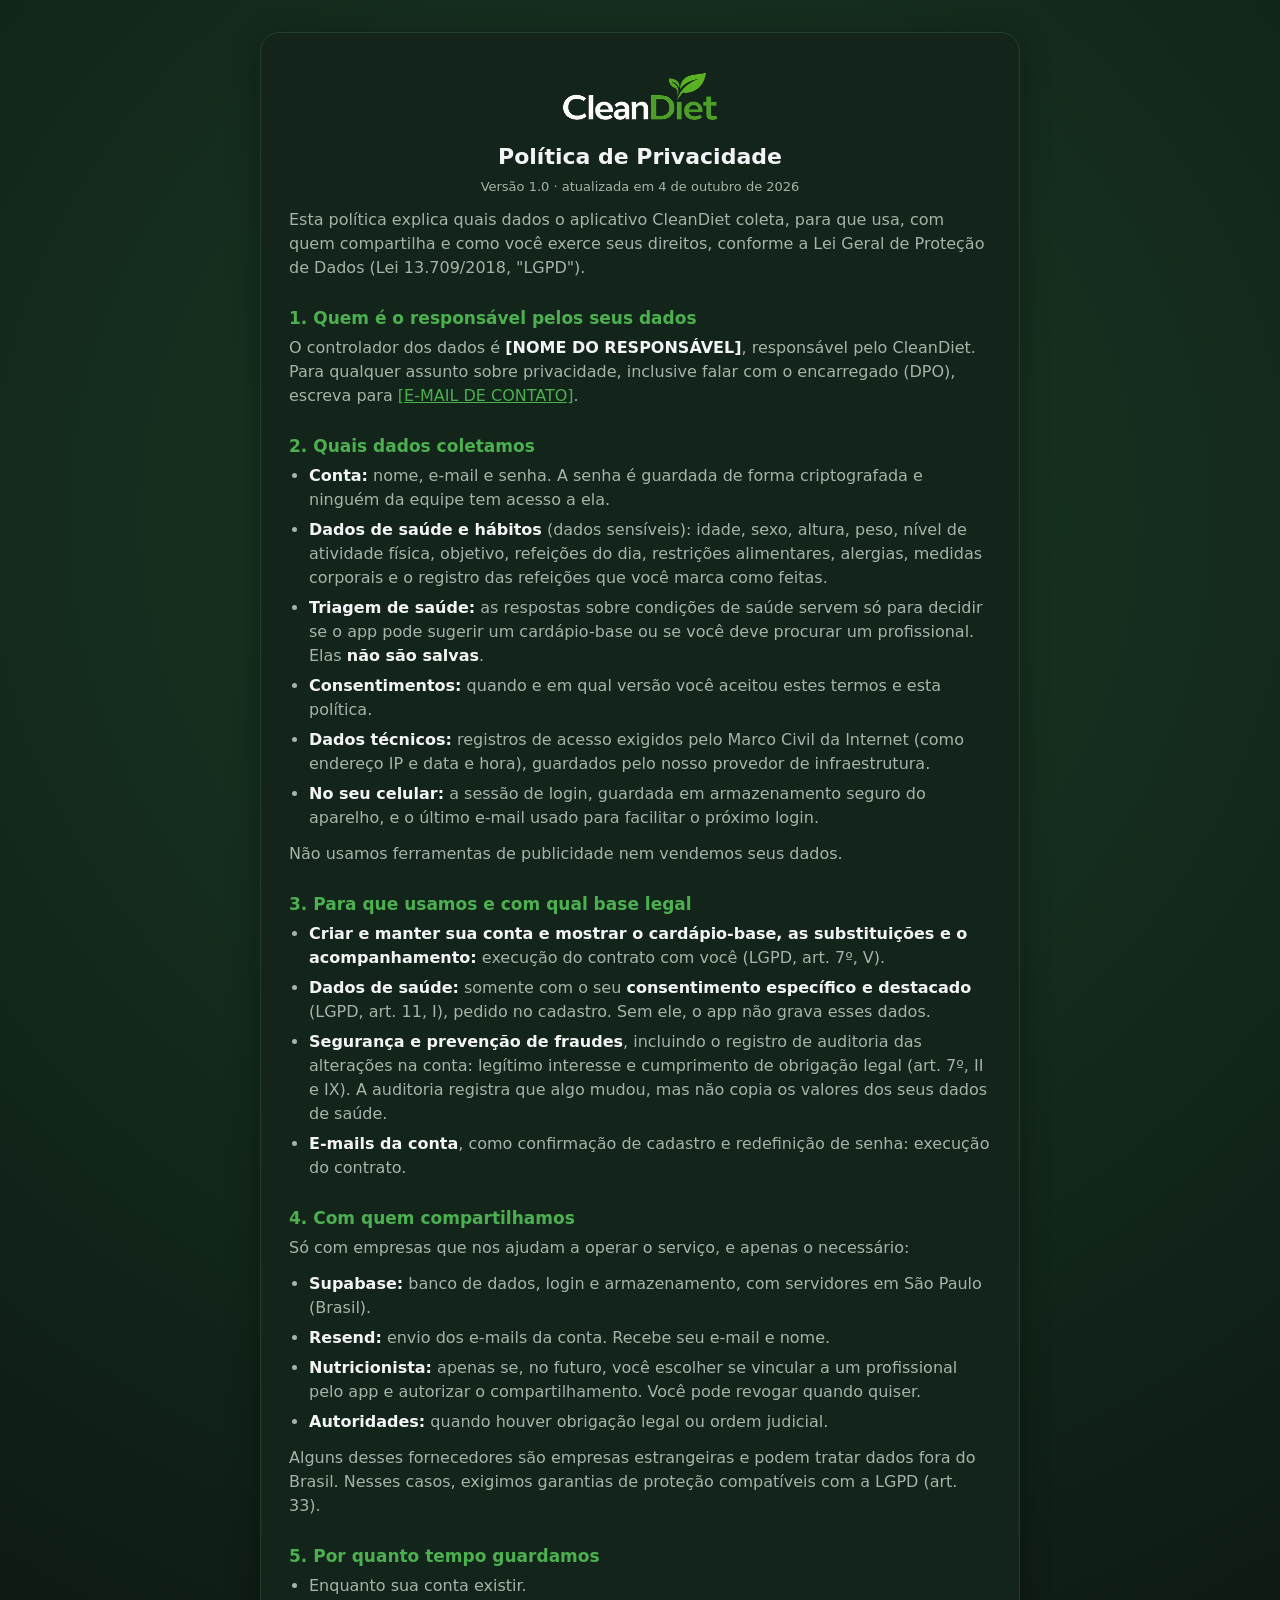
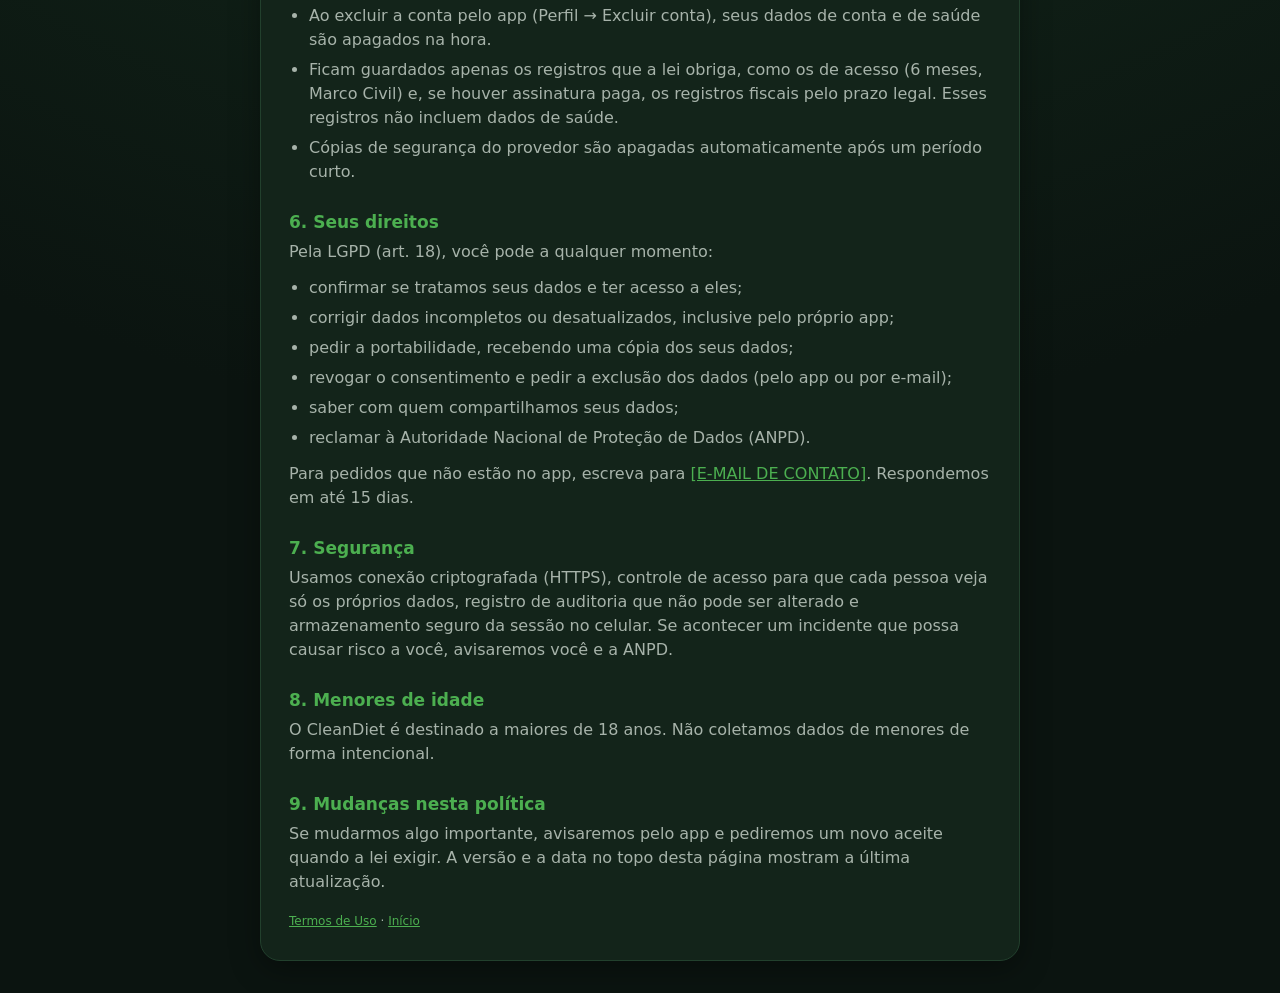
==== privacidade.html @ 14aa8feb "Adiciona Política de Privacidade e Termos de Uso Co-Authored-By: Claude Opus 5.5 (1M context) <norep" ====
<!doctype html>
<html lang="pt-BR">
<head>
  <meta charset="utf-8">
  <meta name="viewport" content="width=device-width, initial-scale=1">
  <title>Política de Privacidade · CleanDiet</title>
  <link rel="stylesheet" href="style.css">
</head>
<body class="doc">
  <main class="doc">
    <img class="logo" src="logo.png" alt="CleanDiet">
    <h1>Política de Privacidade</h1>
    <p class="updated">Versão 1.0 · atualizada em 4 de outubro de 2026</p>

    <p>Esta política explica quais dados o aplicativo CleanDiet coleta, para que usa, com quem compartilha e
      como você exerce seus direitos, conforme a Lei Geral de Proteção de Dados (Lei 13.709/2018, "LGPD").</p>

    <h2>1. Quem é o responsável pelos seus dados</h2>
    <p>O controlador dos dados é <strong>[NOME DO RESPONSÁVEL]</strong>, responsável pelo CleanDiet.
      Para qualquer assunto sobre privacidade, inclusive falar com o encarregado (DPO), escreva para
      <a href="mailto:[E-MAIL DE CONTATO]">[E-MAIL DE CONTATO]</a>.</p>

    <h2>2. Quais dados coletamos</h2>
    <ul>
      <li><strong>Conta:</strong> nome, e-mail e senha. A senha é guardada de forma criptografada e ninguém da equipe tem acesso a ela.</li>
      <li><strong>Dados de saúde e hábitos</strong> (dados sensíveis): idade, sexo, altura, peso, nível de atividade física, objetivo,
        refeições do dia, restrições alimentares, alergias, medidas corporais e o registro das refeições que você marca como feitas.</li>
      <li><strong>Triagem de saúde:</strong> as respostas sobre condições de saúde servem só para decidir se o app pode sugerir um
        cardápio-base ou se você deve procurar um profissional. Elas <strong>não são salvas</strong>.</li>
      <li><strong>Consentimentos:</strong> quando e em qual versão você aceitou estes termos e esta política.</li>
      <li><strong>Dados técnicos:</strong> registros de acesso exigidos pelo Marco Civil da Internet (como endereço IP e data e hora),
        guardados pelo nosso provedor de infraestrutura.</li>
      <li><strong>No seu celular:</strong> a sessão de login, guardada em armazenamento seguro do aparelho, e o último e-mail usado
        para facilitar o próximo login.</li>
    </ul>
    <p>Não usamos ferramentas de publicidade nem vendemos seus dados.</p>

    <h2>3. Para que usamos e com qual base legal</h2>
    <ul>
      <li><strong>Criar e manter sua conta e mostrar o cardápio-base, as substituições e o acompanhamento:</strong>
        execução do contrato com você (LGPD, art. 7º, V).</li>
      <li><strong>Dados de saúde:</strong> somente com o seu <strong>consentimento específico e destacado</strong> (LGPD, art. 11, I),
        pedido no cadastro. Sem ele, o app não grava esses dados.</li>
      <li><strong>Segurança e prevenção de fraudes</strong>, incluindo o registro de auditoria das alterações na conta:
        legítimo interesse e cumprimento de obrigação legal (art. 7º, II e IX). A auditoria registra que algo mudou,
        mas não copia os valores dos seus dados de saúde.</li>
      <li><strong>E-mails da conta</strong>, como confirmação de cadastro e redefinição de senha: execução do contrato.</li>
    </ul>

    <h2>4. Com quem compartilhamos</h2>
    <p>Só com empresas que nos ajudam a operar o serviço, e apenas o necessário:</p>
    <ul>
      <li><strong>Supabase:</strong> banco de dados, login e armazenamento, com servidores em São Paulo (Brasil).</li>
      <li><strong>Resend:</strong> envio dos e-mails da conta. Recebe seu e-mail e nome.</li>
      <li><strong>Nutricionista:</strong> apenas se, no futuro, você escolher se vincular a um profissional pelo app e autorizar
        o compartilhamento. Você pode revogar quando quiser.</li>
      <li><strong>Autoridades:</strong> quando houver obrigação legal ou ordem judicial.</li>
    </ul>
    <p>Alguns desses fornecedores são empresas estrangeiras e podem tratar dados fora do Brasil. Nesses casos, exigimos
      garantias de proteção compatíveis com a LGPD (art. 33).</p>

    <h2>5. Por quanto tempo guardamos</h2>
    <ul>
      <li>Enquanto sua conta existir.</li>
      <li>Ao excluir a conta pelo app (Perfil → Excluir conta), seus dados de conta e de saúde são apagados na hora.</li>
      <li>Ficam guardados apenas os registros que a lei obriga, como os de acesso (6 meses, Marco Civil) e, se houver
        assinatura paga, os registros fiscais pelo prazo legal. Esses registros não incluem dados de saúde.</li>
      <li>Cópias de segurança do provedor são apagadas automaticamente após um período curto.</li>
    </ul>

    <h2>6. Seus direitos</h2>
    <p>Pela LGPD (art. 18), você pode a qualquer momento:</p>
    <ul>
      <li>confirmar se tratamos seus dados e ter acesso a eles;</li>
      <li>corrigir dados incompletos ou desatualizados, inclusive pelo próprio app;</li>
      <li>pedir a portabilidade, recebendo uma cópia dos seus dados;</li>
      <li>revogar o consentimento e pedir a exclusão dos dados (pelo app ou por e-mail);</li>
      <li>saber com quem compartilhamos seus dados;</li>
      <li>reclamar à Autoridade Nacional de Proteção de Dados (ANPD).</li>
    </ul>
    <p>Para pedidos que não estão no app, escreva para <a href="mailto:[E-MAIL DE CONTATO]">[E-MAIL DE CONTATO]</a>.
      Respondemos em até 15 dias.</p>

    <h2>7. Segurança</h2>
    <p>Usamos conexão criptografada (HTTPS), controle de acesso para que cada pessoa veja só os próprios dados,
      registro de auditoria que não pode ser alterado e armazenamento seguro da sessão no celular. Se acontecer um
      incidente que possa causar risco a você, avisaremos você e a ANPD.</p>

    <h2>8. Menores de idade</h2>
    <p>O CleanDiet é destinado a maiores de 18 anos. Não coletamos dados de menores de forma intencional.</p>

    <h2>9. Mudanças nesta política</h2>
    <p>Se mudarmos algo importante, avisaremos pelo app e pediremos um novo aceite quando a lei exigir.
      A versão e a data no topo desta página mostram a última atualização.</p>

    <small><a href="termos.html">Termos de Uso</a> · <a href="index.html">Início</a></small>
  </main>
</body>
</html>
---- style.css ----
/* Visual escuro, igual à splash do app (o logo foi feito para fundo escuro). */
:root { --green: #4CAF50; --text: #F3F4F6; --sub: #A7B3AA; --bg: #0B1410; --card: #13241A; --muted: #1E3A28; }
* { box-sizing: border-box; }
body { margin: 0; min-height: 100vh; display: flex; align-items: center; justify-content: center; padding: 24px 16px;
  font-family: system-ui, -apple-system, "Segoe UI", Roboto, sans-serif; color: var(--text);
  background: radial-gradient(circle at 50% 20%, #1A3A25 0%, var(--bg) 70%); }
main { width: 100%; max-width: 420px; background: var(--card); border-radius: 20px; padding: 32px 24px; text-align: center;
  border: 1px solid #22402D; box-shadow: 0 8px 30px rgba(0,0,0,.35); }
img.logo { width: 170px; height: auto; margin-bottom: 16px; }
.badge { width: 64px; height: 64px; margin: 8px auto 16px; border-radius: 50%; background: var(--muted); color: var(--green);
  display: flex; align-items: center; justify-content: center; font-size: 32px; font-weight: 700; }
h1 { font-size: 22px; margin: 0 0 8px; }
p { color: var(--sub); line-height: 1.5; margin: 0 0 12px; }
small { display: block; margin-top: 20px; color: var(--sub); font-size: 12px; }
/* Páginas de texto longo (política de privacidade, termos de uso). */
body.doc { display: block; padding: 32px 16px; }
main.doc { max-width: 760px; margin: 0 auto; text-align: left; padding: 32px 28px; }
main.doc img.logo { display: block; margin: 0 auto 16px; }
main.doc h1 { text-align: center; }
main.doc .updated { text-align: center; font-size: 13px; }
main.doc h2 { font-size: 17px; margin: 28px 0 8px; color: var(--green); }
main.doc ul { color: var(--sub); line-height: 1.5; padding-left: 20px; margin: 0 0 12px; }
main.doc li { margin-bottom: 6px; }
main.doc strong { color: var(--text); }
main.doc a { color: var(--green); }
small a { color: var(--green); }
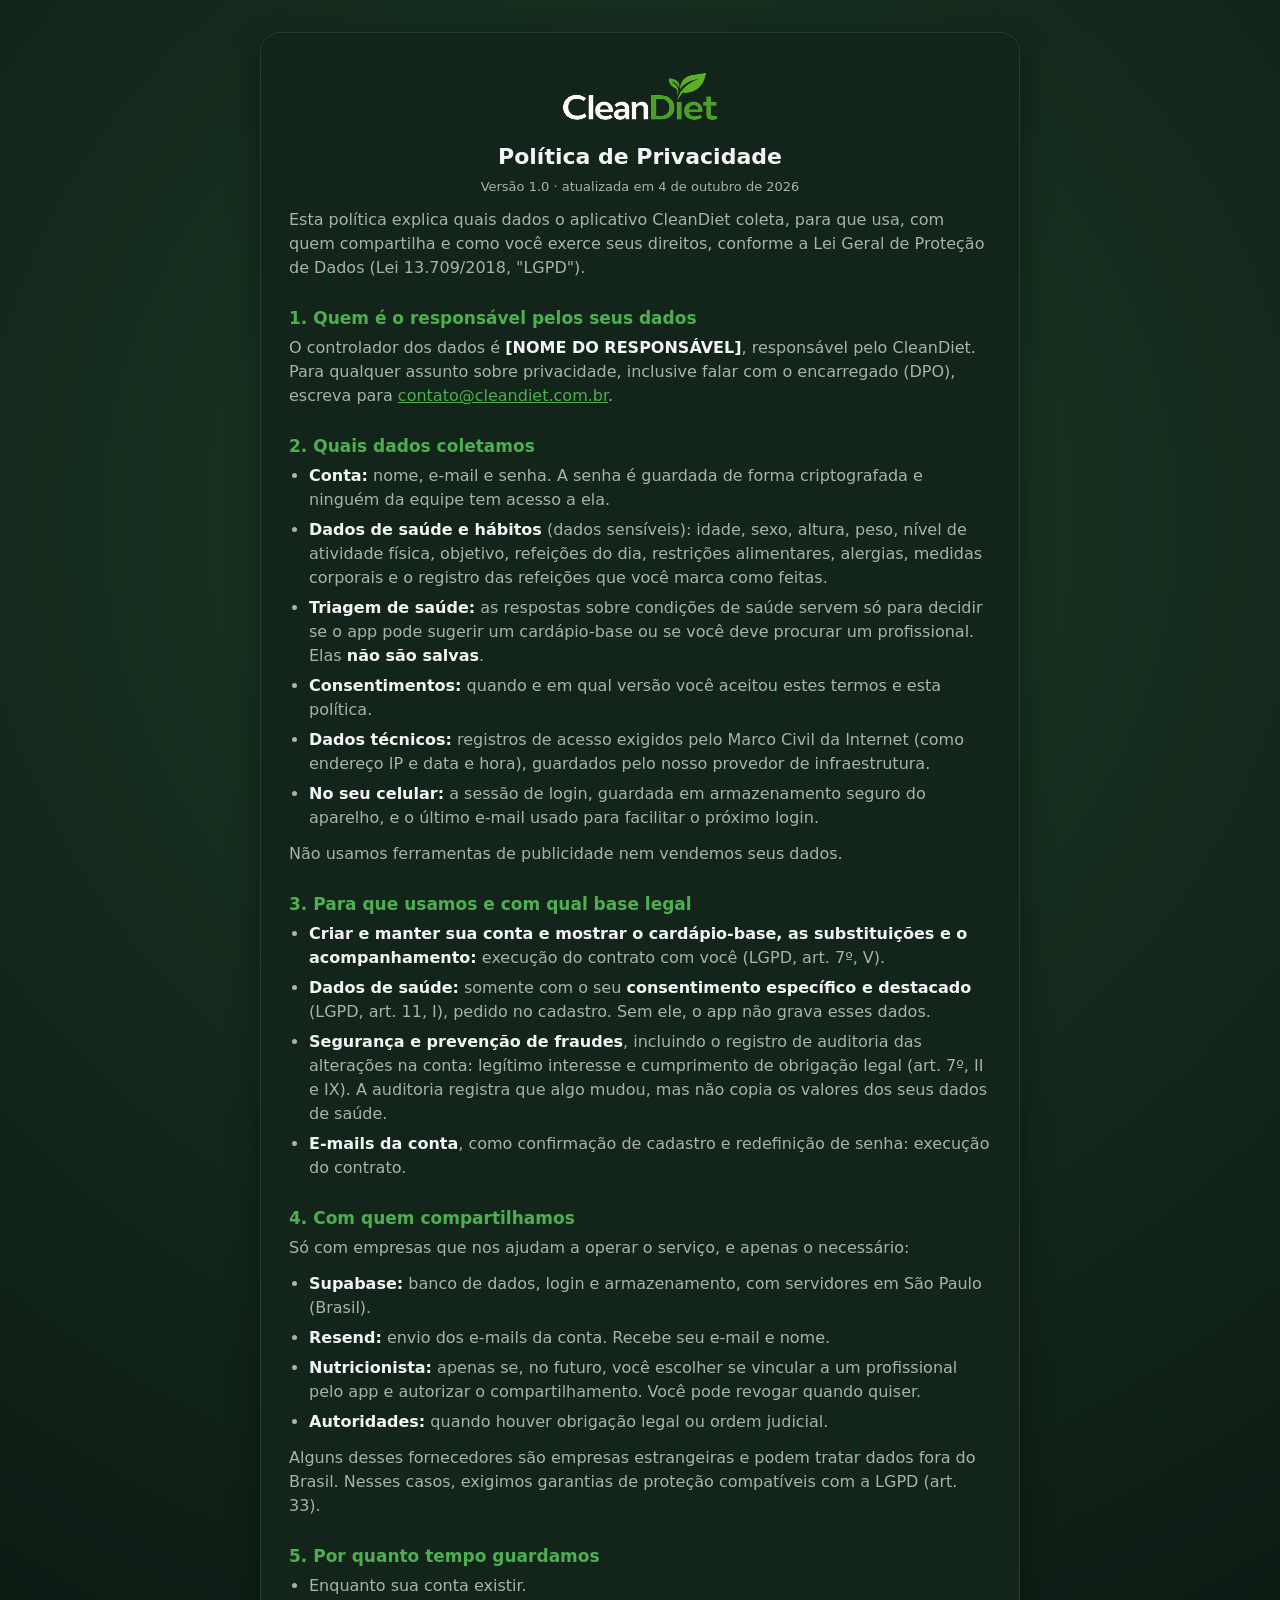
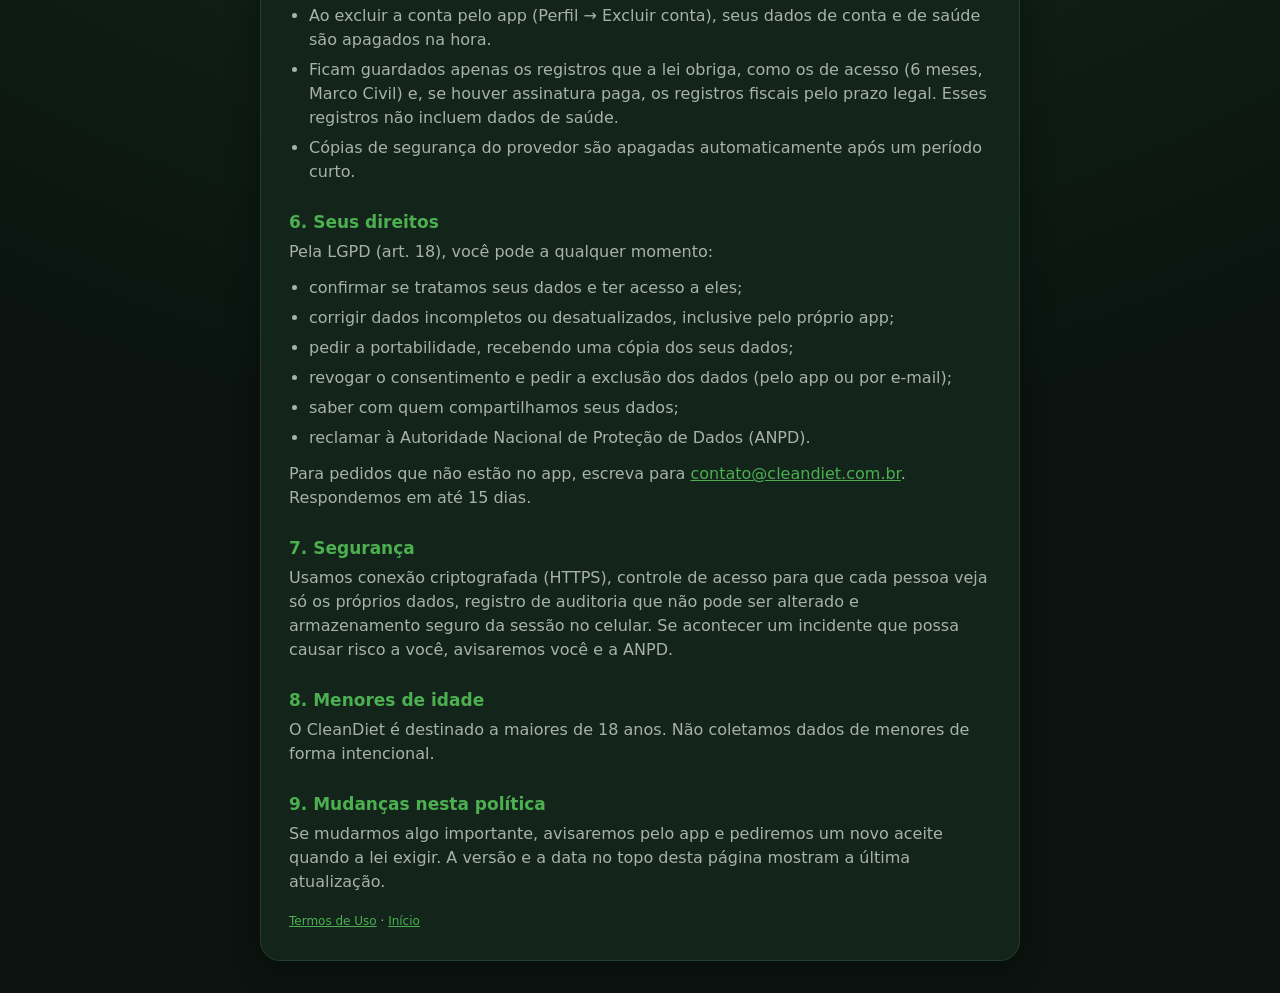
==== commit 002fcbdf: "Usa contato@cleandiet.com.br como e-mail de contato Co-Authored-By: Claude Opus 5.5 (1M context) <no" ====
--- a/privacidade.html
+++ b/privacidade.html
@@ -18,7 +18,7 @@
     <h2>1. Quem é o responsável pelos seus dados</h2>
     <p>O controlador dos dados é <strong>[NOME DO RESPONSÁVEL]</strong>, responsável pelo CleanDiet.
       Para qualquer assunto sobre privacidade, inclusive falar com o encarregado (DPO), escreva para
-      <a href="mailto:[E-MAIL DE CONTATO]">[E-MAIL DE CONTATO]</a>.</p>
+      <a href="mailto:contato@cleandiet.com.br">contato@cleandiet.com.br</a>.</p>
 
     <h2>2. Quais dados coletamos</h2>
     <ul>
@@ -78,7 +78,7 @@
       <li>saber com quem compartilhamos seus dados;</li>
       <li>reclamar à Autoridade Nacional de Proteção de Dados (ANPD).</li>
     </ul>
-    <p>Para pedidos que não estão no app, escreva para <a href="mailto:[E-MAIL DE CONTATO]">[E-MAIL DE CONTATO]</a>.
+    <p>Para pedidos que não estão no app, escreva para <a href="mailto:contato@cleandiet.com.br">contato@cleandiet.com.br</a>.
       Respondemos em até 15 dias.</p>
 
     <h2>7. Segurança</h2>
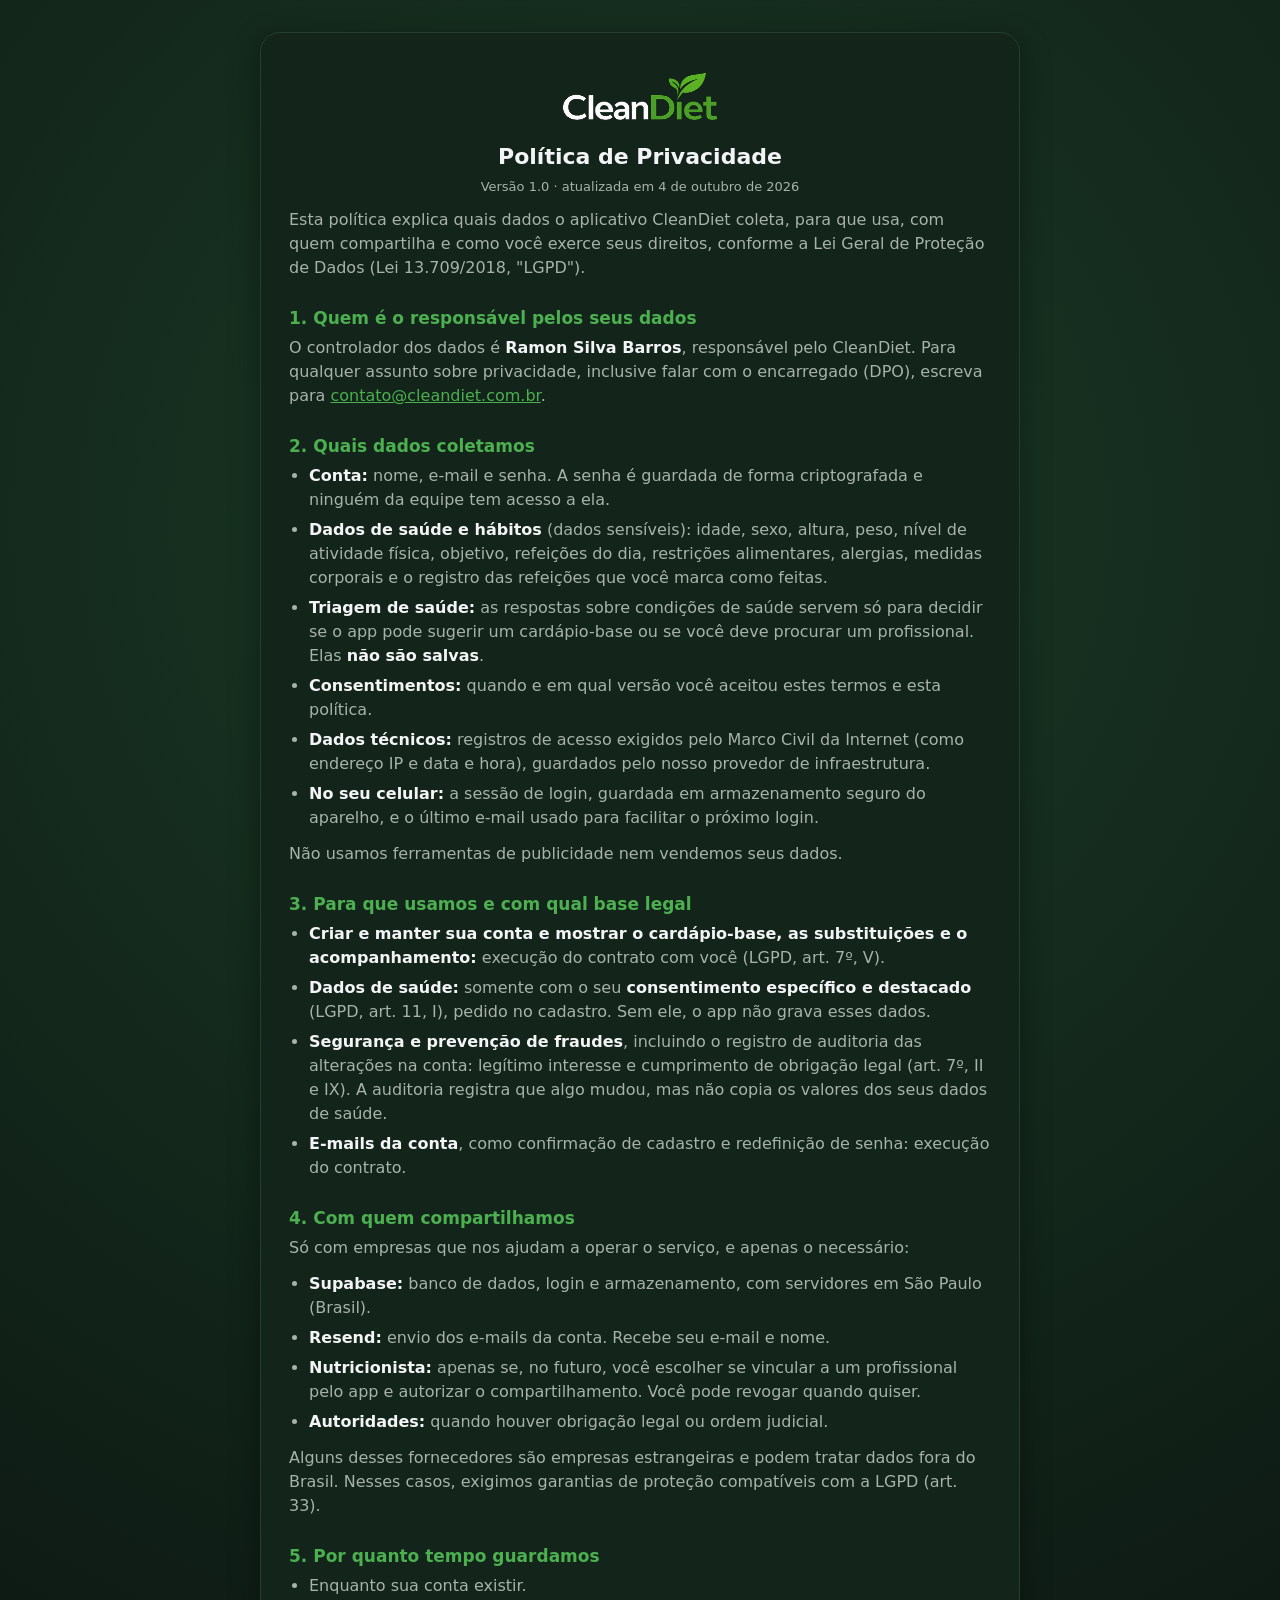
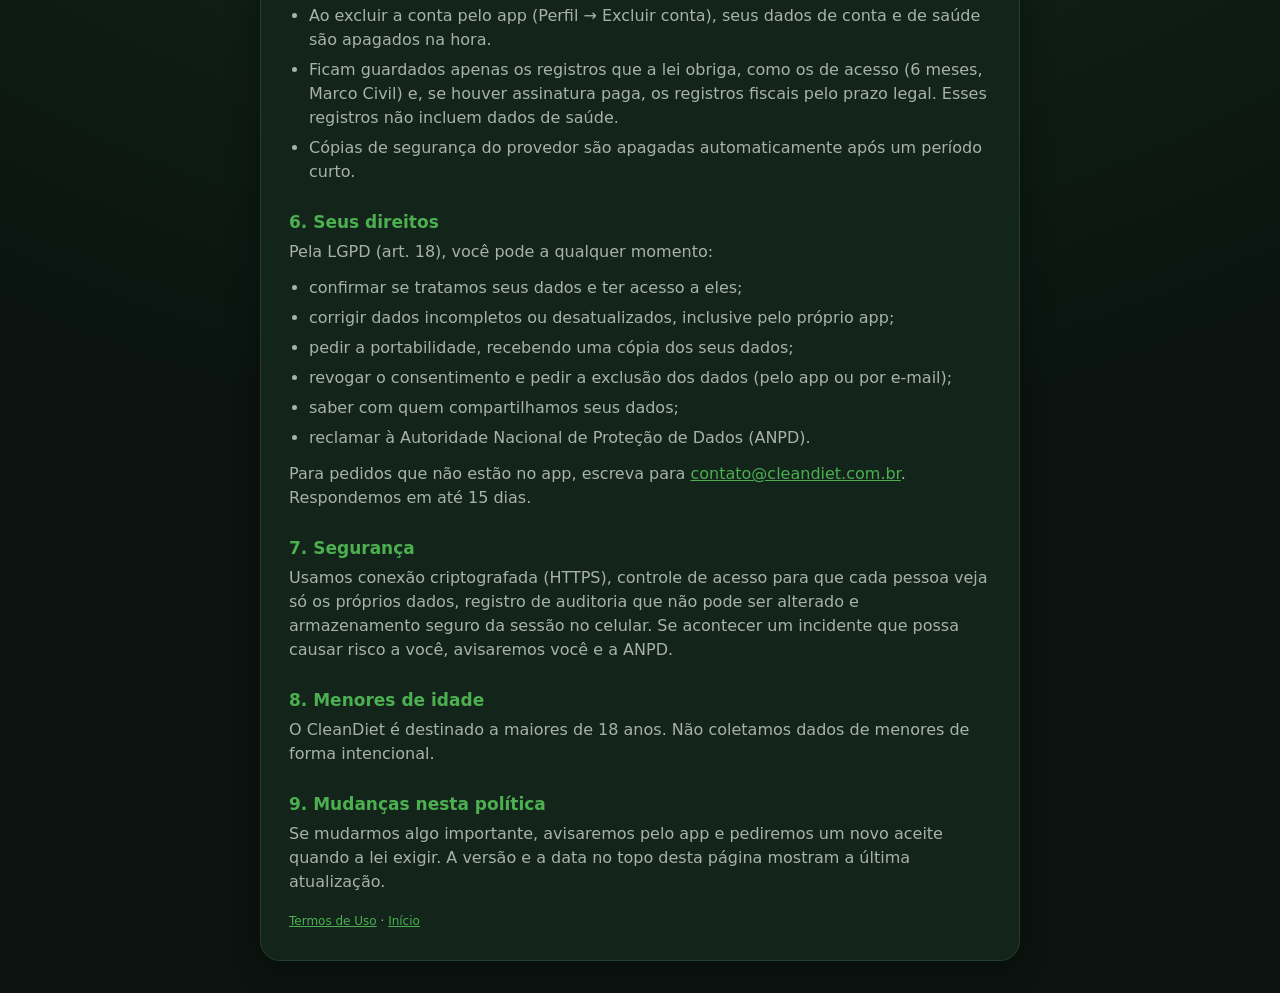
==== commit a90ad652: "Preenche o responsável pelos dados Co-Authored-By: Claude Opus 5.5 (1M context) <noreply@anthropic.c" ====
--- a/privacidade.html
+++ b/privacidade.html
@@ -16,7 +16,7 @@
       como você exerce seus direitos, conforme a Lei Geral de Proteção de Dados (Lei 13.709/2018, "LGPD").</p>
 
     <h2>1. Quem é o responsável pelos seus dados</h2>
-    <p>O controlador dos dados é <strong>[NOME DO RESPONSÁVEL]</strong>, responsável pelo CleanDiet.
+    <p>O controlador dos dados é <strong>Ramon Silva Barros</strong>, responsável pelo CleanDiet.
       Para qualquer assunto sobre privacidade, inclusive falar com o encarregado (DPO), escreva para
       <a href="mailto:contato@cleandiet.com.br">contato@cleandiet.com.br</a>.</p>
 
--- a/style.css
+++ b/style.css
@@ -24,3 +24,14 @@
 main.doc strong { color: var(--text); }
 main.doc a { color: var(--green); }
 small a { color: var(--green); }
+/* Formulário (redefinir senha). */
+form { text-align: left; margin-top: 8px; }
+label { display: block; font-size: 13px; color: var(--sub); margin: 12px 0 6px; }
+input { width: 100%; padding: 12px 14px; border-radius: 12px; border: 1px solid #2C4A36; background: var(--bg);
+  color: var(--text); font-size: 15px; }
+input:focus { outline: 2px solid var(--green); border-color: transparent; }
+button { width: 100%; margin-top: 18px; padding: 14px; border: 0; border-radius: 12px; background: #2E7D32; color: #fff;
+  font-size: 15px; font-weight: 700; cursor: pointer; }
+button:disabled { opacity: .6; cursor: default; }
+.error { color: #EF9A9A; font-size: 13px; margin-top: 10px; min-height: 1em; }
+.hidden { display: none; }
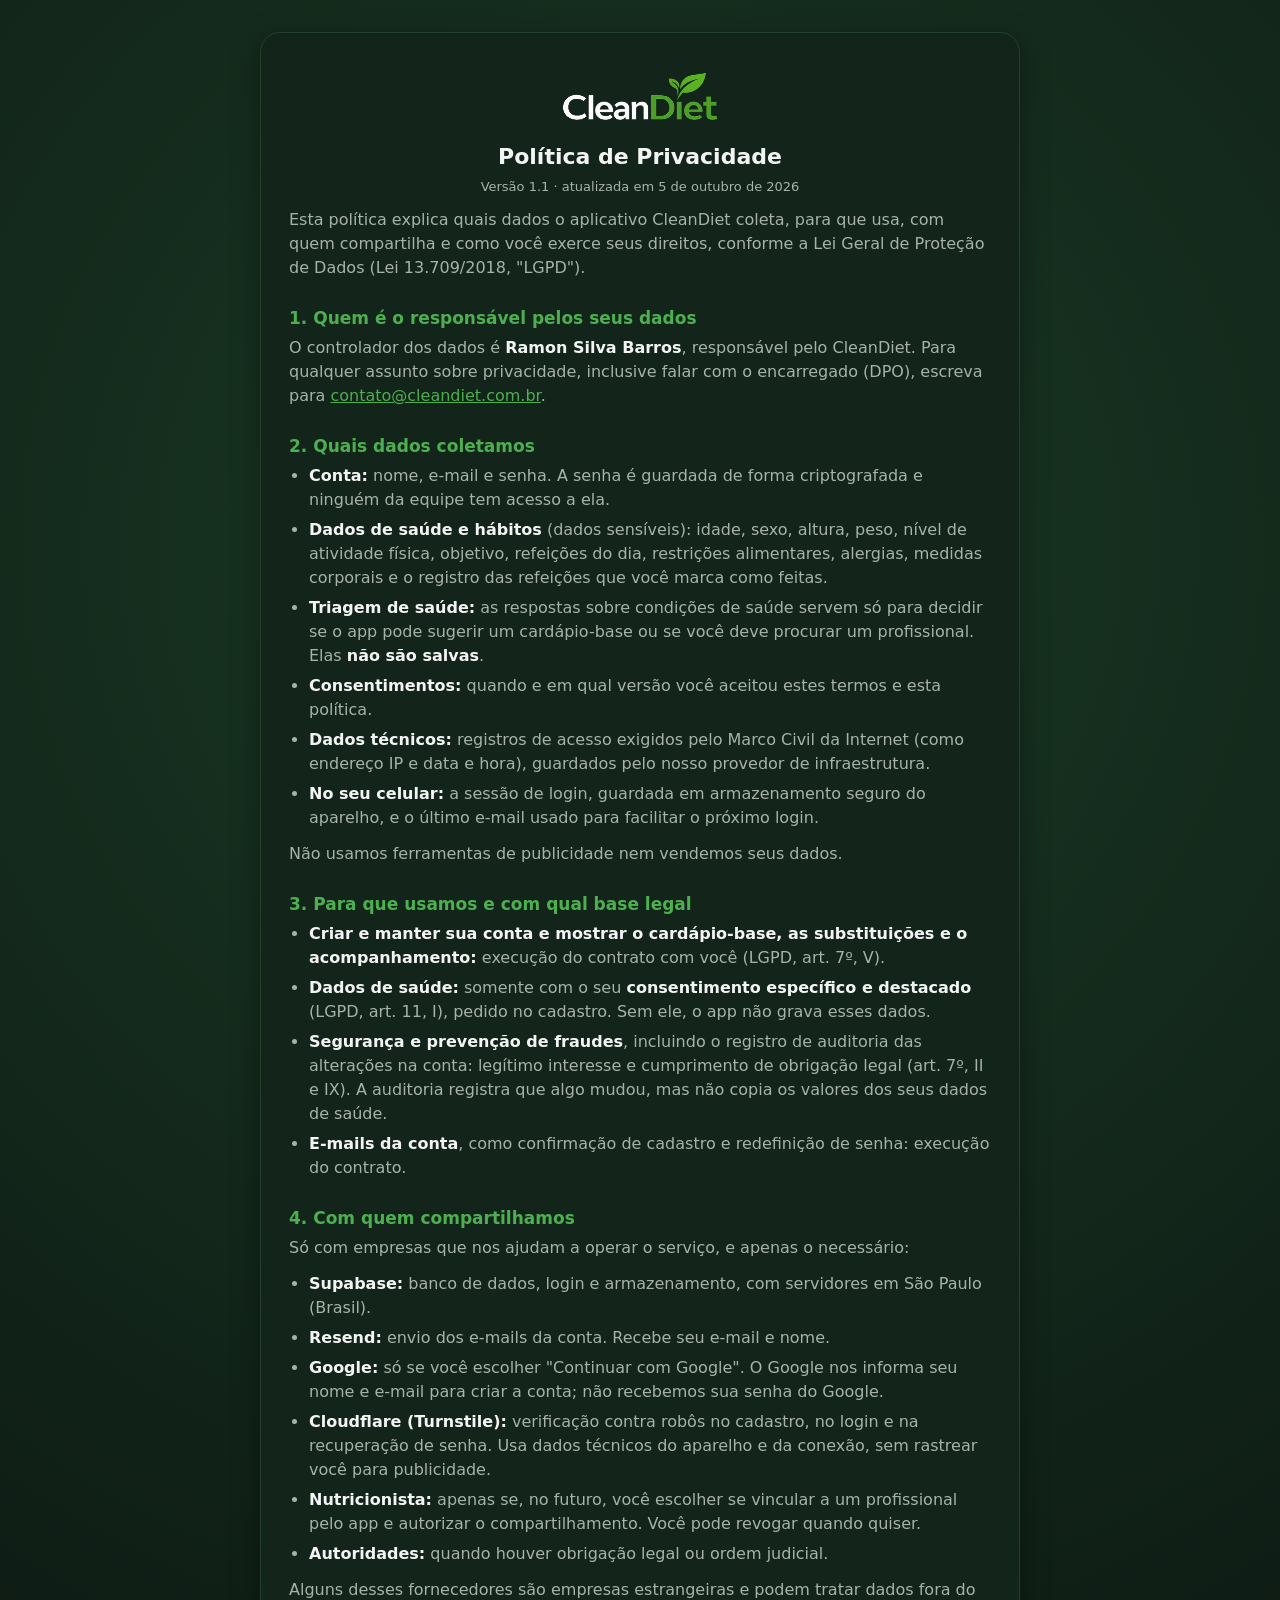
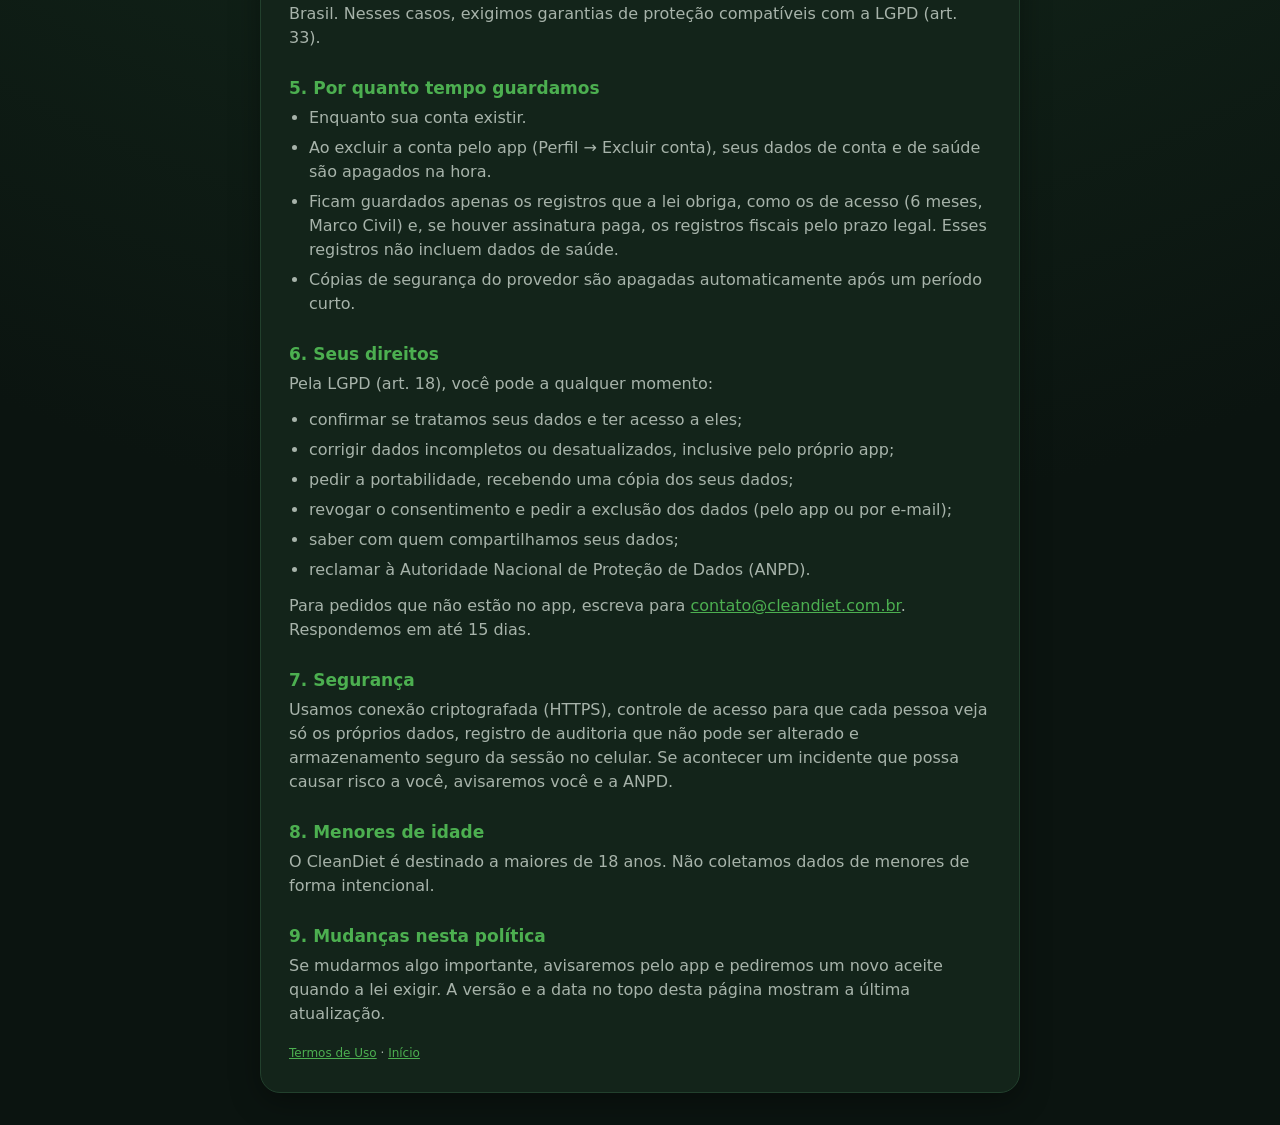
==== commit 3178b9dd: "Política: Google e Cloudflare como fornecedores Co-Authored-By: Claude Opus 5.5 (1M context) <norepl" ====
--- a/privacidade.html
+++ b/privacidade.html
@@ -10,7 +10,7 @@
   <main class="doc">
     <img class="logo" src="logo.png" alt="CleanDiet">
     <h1>Política de Privacidade</h1>
-    <p class="updated">Versão 1.0 · atualizada em 4 de outubro de 2026</p>
+    <p class="updated">Versão 1.1 · atualizada em 5 de outubro de 2026</p>
 
     <p>Esta política explica quais dados o aplicativo CleanDiet coleta, para que usa, com quem compartilha e
       como você exerce seus direitos, conforme a Lei Geral de Proteção de Dados (Lei 13.709/2018, "LGPD").</p>
@@ -52,6 +52,8 @@
     <ul>
       <li><strong>Supabase:</strong> banco de dados, login e armazenamento, com servidores em São Paulo (Brasil).</li>
       <li><strong>Resend:</strong> envio dos e-mails da conta. Recebe seu e-mail e nome.</li>
+      <li><strong>Google:</strong> só se você escolher "Continuar com Google". O Google nos informa seu nome e e-mail para criar a conta; não recebemos sua senha do Google.</li>
+      <li><strong>Cloudflare (Turnstile):</strong> verificação contra robôs no cadastro, no login e na recuperação de senha. Usa dados técnicos do aparelho e da conexão, sem rastrear você para publicidade.</li>
       <li><strong>Nutricionista:</strong> apenas se, no futuro, você escolher se vincular a um profissional pelo app e autorizar
         o compartilhamento. Você pode revogar quando quiser.</li>
       <li><strong>Autoridades:</strong> quando houver obrigação legal ou ordem judicial.</li>
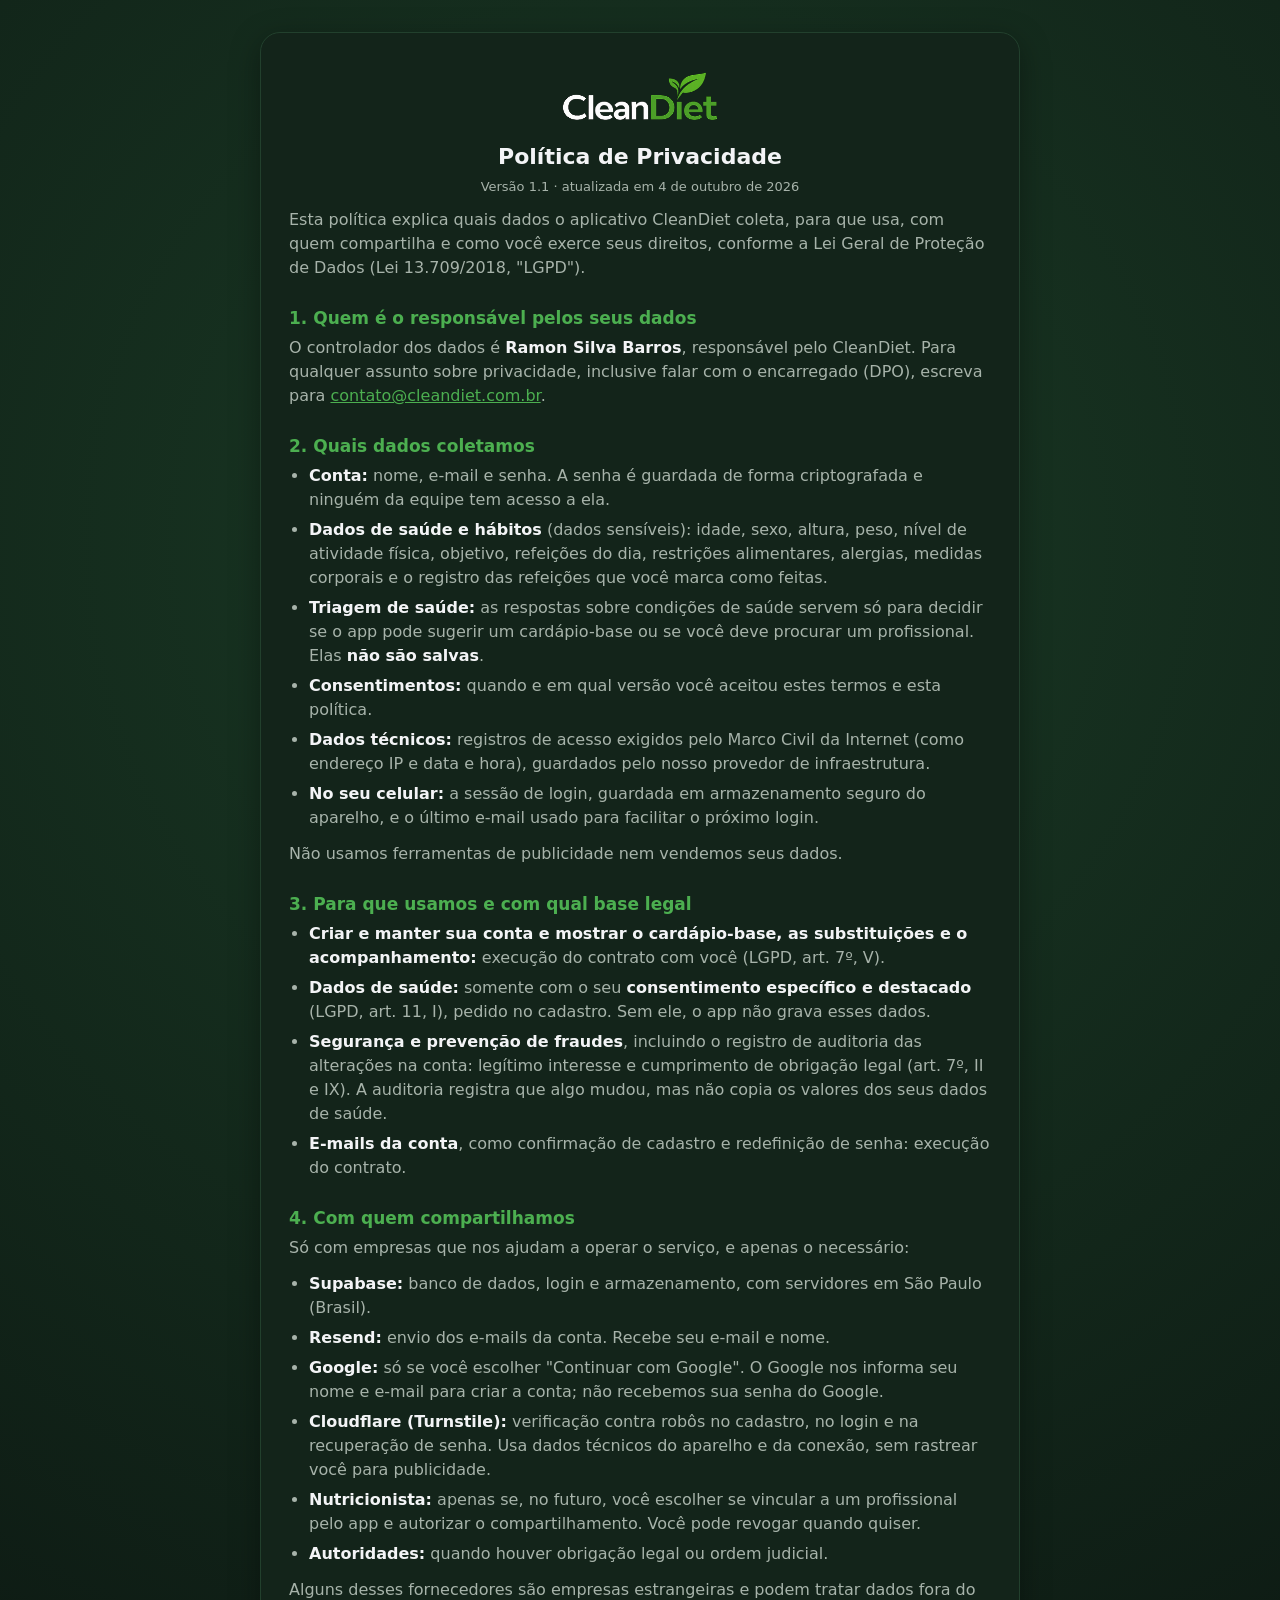
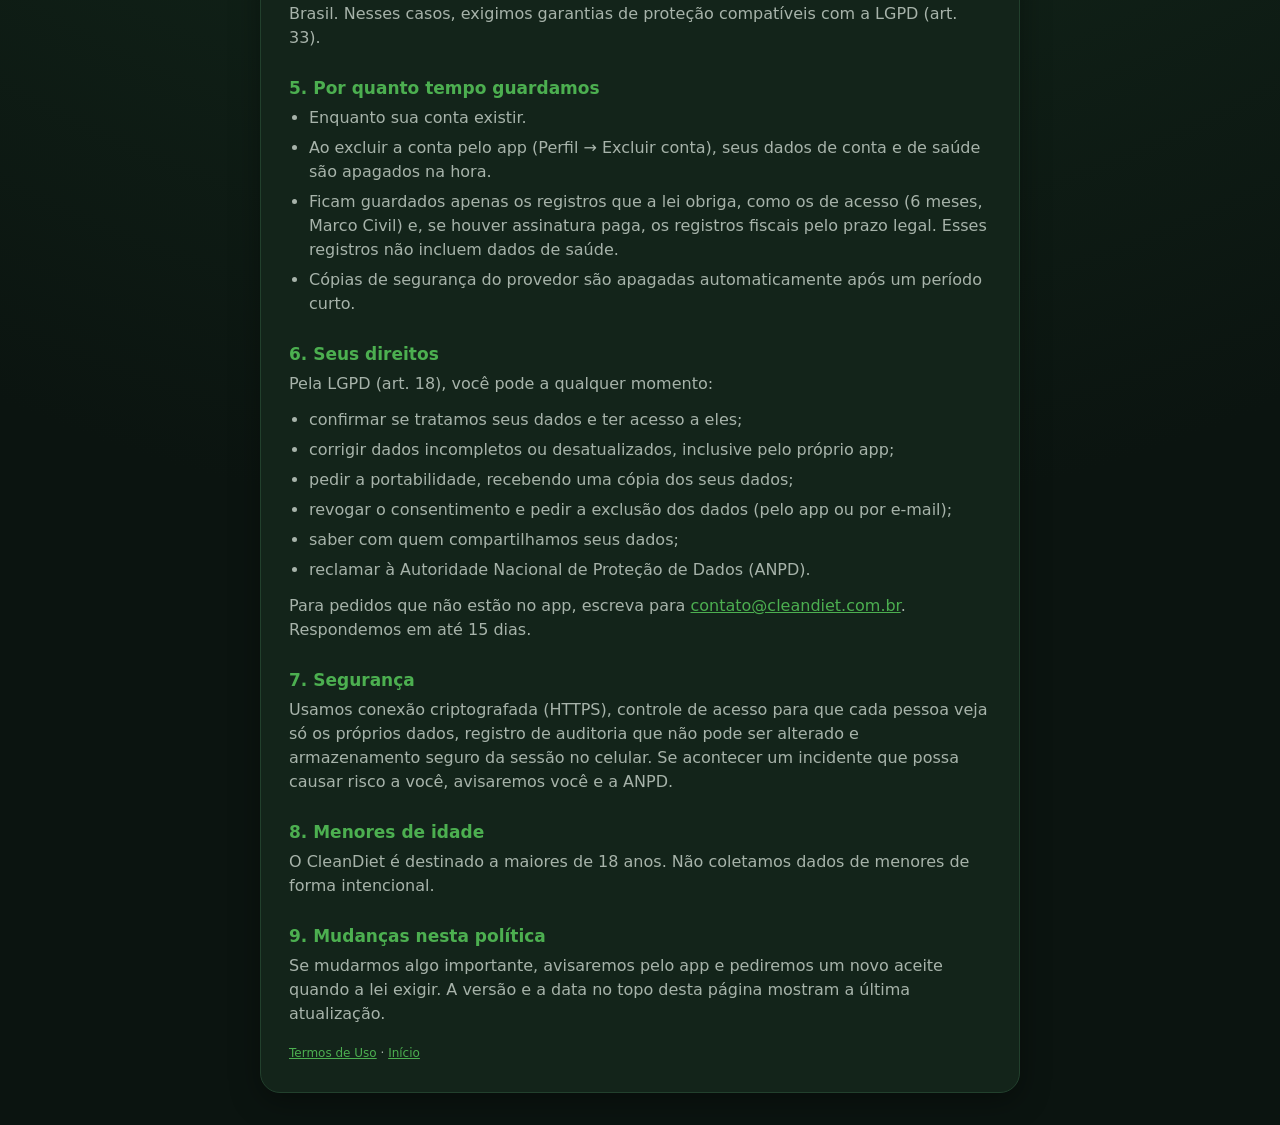
==== commit 0a5882ae: "Corrige a data da política Co-Authored-By: Claude Opus 5.5 (1M context) <noreply@anthropic.com> Clau" ====
--- a/privacidade.html
+++ b/privacidade.html
@@ -10,7 +10,7 @@
   <main class="doc">
     <img class="logo" src="logo.png" alt="CleanDiet">
     <h1>Política de Privacidade</h1>
-    <p class="updated">Versão 1.1 · atualizada em 5 de outubro de 2026</p>
+    <p class="updated">Versão 1.1 · atualizada em 4 de outubro de 2026</p>
 
     <p>Esta política explica quais dados o aplicativo CleanDiet coleta, para que usa, com quem compartilha e
       como você exerce seus direitos, conforme a Lei Geral de Proteção de Dados (Lei 13.709/2018, "LGPD").</p>
